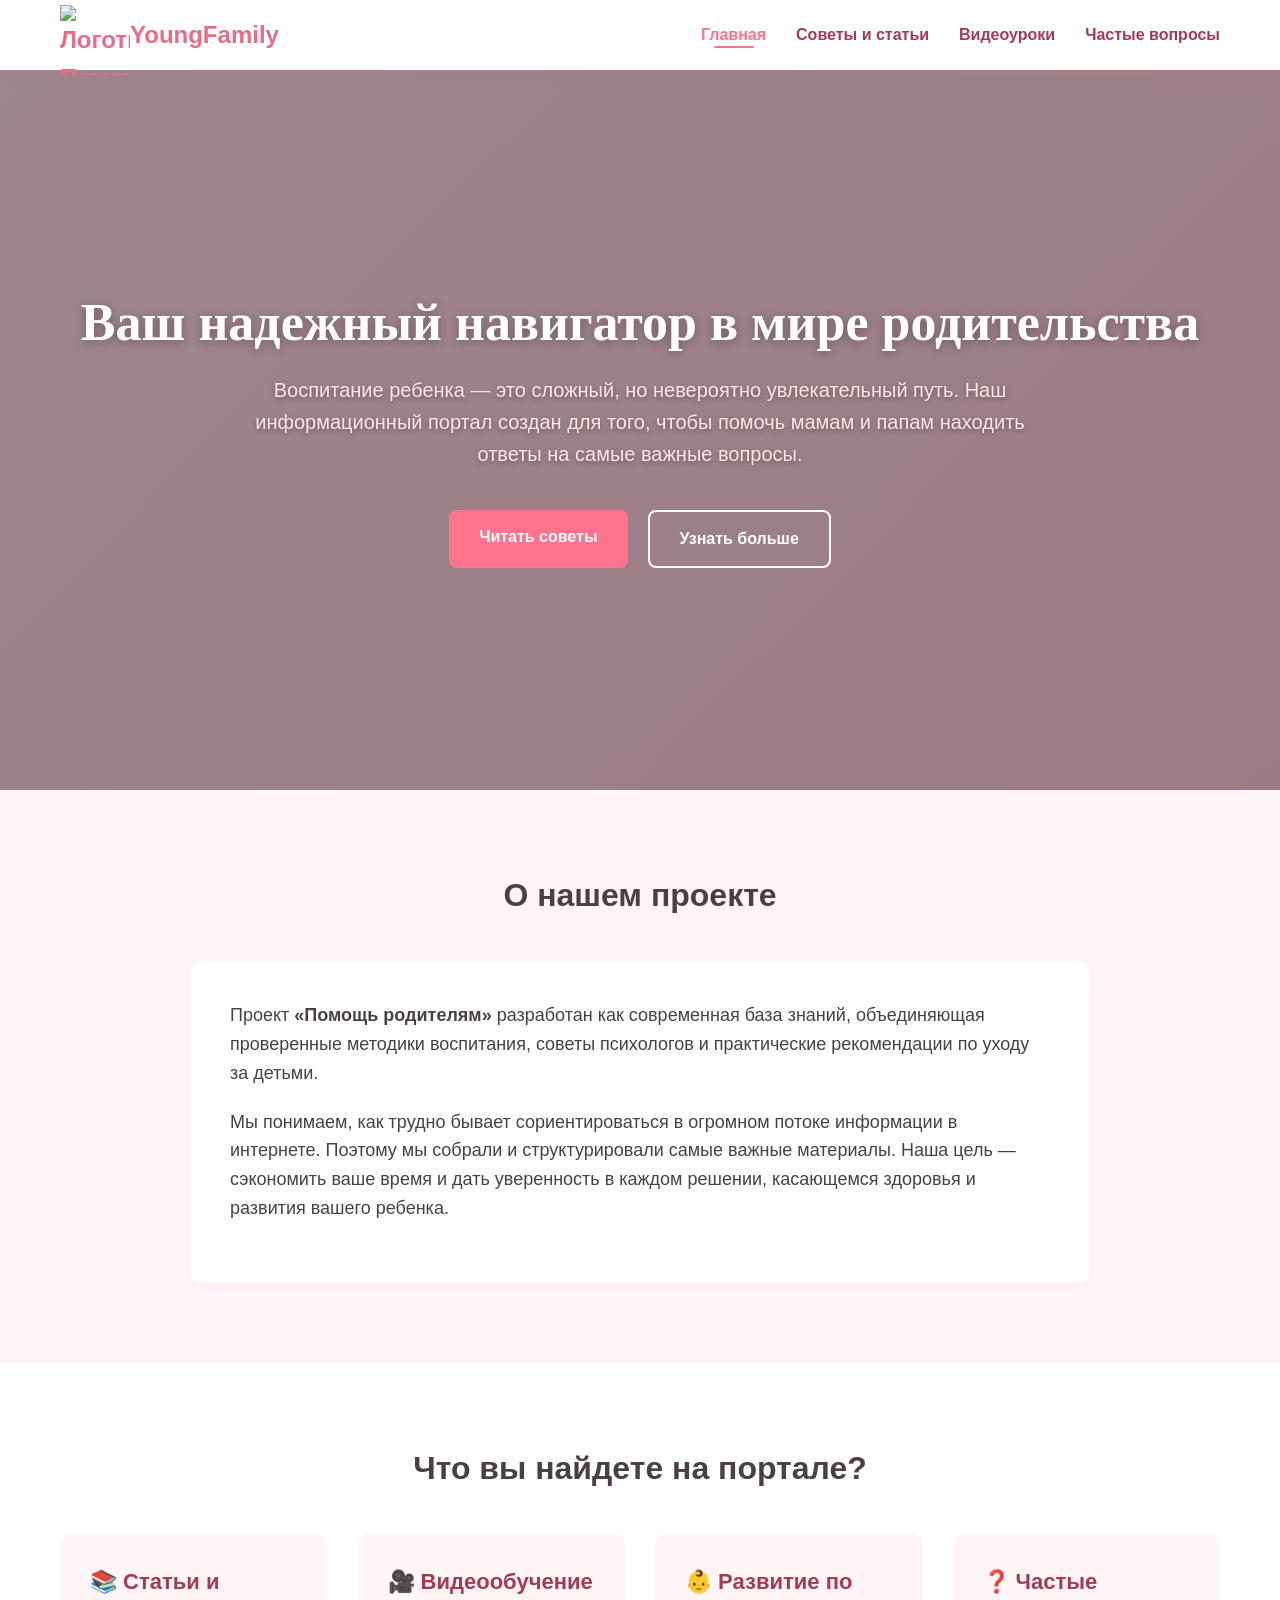
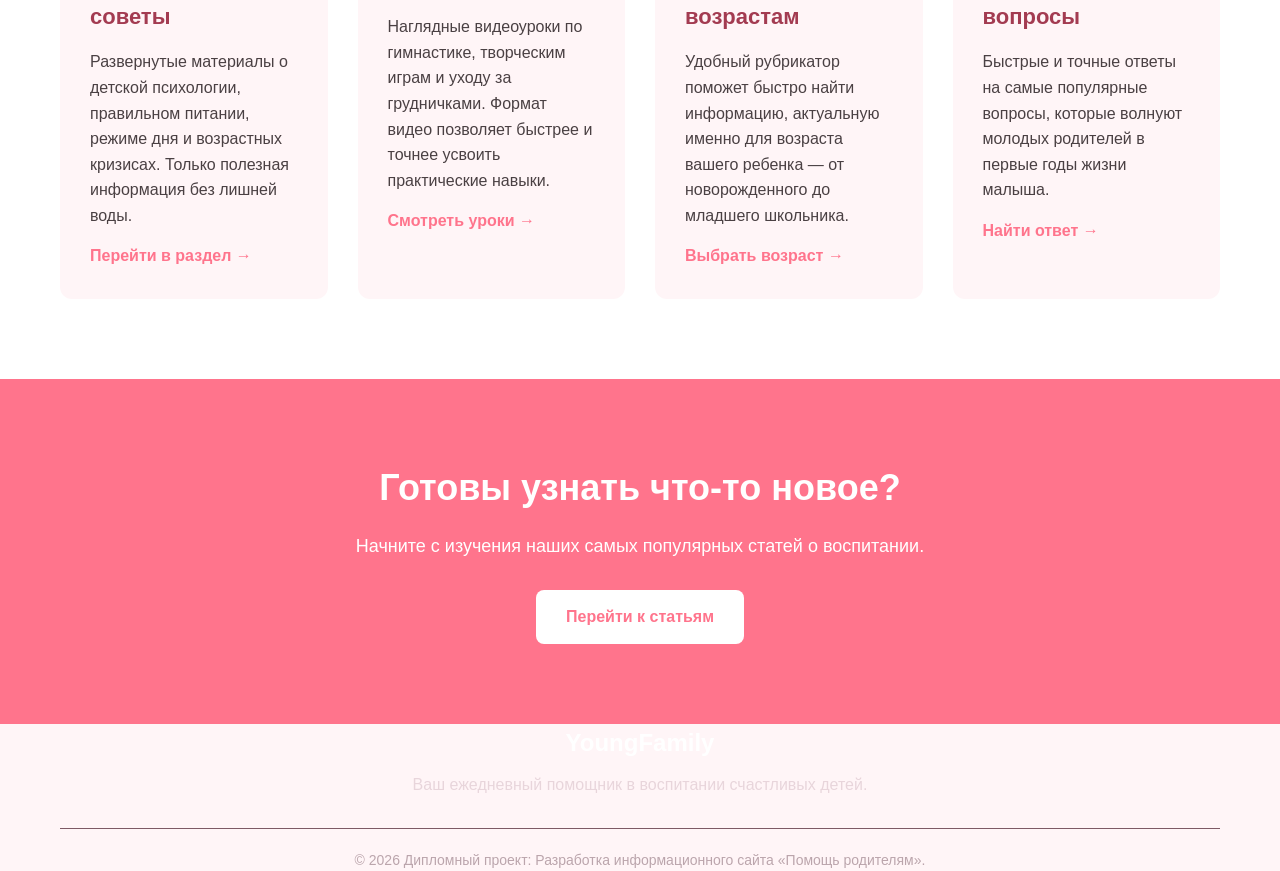
==== index.html @ 4cb086ad "Add files via upload" ====
<!DOCTYPE html>
<html lang="ru">

<head>
    <meta charset="UTF-8">
    <meta name="viewport" content="width=device-width, initial-scale=1.0">
    <title>Главная — Помощь родителям</title>
    <link rel="shortcut icon" href="images/logo.png" type="image/x-icon">
    <link rel="stylesheet" href="style.css">
</head>

<body>
    <header class="header">
        <div class="container header__container">
            <a href="index.html" class="logo">
                <img src="images/logo.png" alt="Логотип Помощь Родителям" class="logo__img">
                YoungFamily
            </a>
            <nav class="nav">
                <ul class="nav__list">
                    <li class="nav__item"><a href="index.html" class="nav__link nav__link--active">Главная</a></li>
                    <li class="nav__item"><a href="tips.html" class="nav__link">Советы и статьи</a></li>
                    <li class="nav__item"><a href="video.html" class="nav__link">Видеоуроки</a></li>
                    <li class="nav__item"><a href="faq.html" class="nav__link">Частые вопросы</a></li>
                </ul>
            </nav>
            <button class="burger" id="burger-btn">
                <span class="burger__line"></span>
                <span class="burger__line"></span>
                <span class="burger__line"></span>
            </button>
        </div>
    </header>

    <main>

        <!-- 1. Главный экран (Hero Section) с Видеофоном -->
        <section class="hero">

            <!-- Само видео -->
            <video class="hero__video" autoplay loop muted playsinline>
                <source src="images/glav.mp4" type="video/mp4">
            </video>

            <!-- Темная прозрачная пленка поверх видео для читаемости текста -->
            <div class="hero__overlay"></div>

            <!-- Контент поверх видео -->
            <div class="container hero__container">
                <h1 class="hero__title hero__title--video">Ваш надежный навигатор в мире родительства</h1>
                <p class="hero__text hero__text--video">
                    Воспитание ребенка — это сложный, но невероятно увлекательный путь.
                    Наш информационный портал создан для того, чтобы помочь мамам и папам находить ответы на самые
                    важные вопросы.
                </p>
                <div class="hero__buttons">
                    <a href="tips.html" target="_blank" class="btn btn--primary">Читать советы</a>
                    <a href="#about" class="btn btn--outline btn--outline-video">Узнать больше</a>
                </div>
            </div>
        </section>

        <!-- 2. Секция "О проекте" (Текстовый блок для солидности) -->
        <section id="about" class="section about">
            <div class="container">
                <h2 class="section__title">О нашем проекте</h2>
                <div class="about__content">
                    <p class="about__text">
                        Проект <strong>«Помощь родителям»</strong> разработан как современная база знаний, объединяющая
                        проверенные методики воспитания, советы психологов и практические рекомендации по уходу за
                        детьми.
                    </p>
                    <p class="about__text">
                        Мы понимаем, как трудно бывает сориентироваться в огромном потоке информации в интернете.
                        Поэтому мы собрали и структурировали самые важные материалы. Наша цель — сэкономить ваше время и
                        дать уверенность в каждом решении, касающемся здоровья и развития вашего ребенка.
                    </p>
                </div>
            </div>
        </section>

        <!-- 3. Навигация по основным направлениям (Что есть на сайте) -->
        <section class="section features section--light">
            <div class="container">
                <h2 class="section__title">Что вы найдете на портале?</h2>
                <div class="features__grid">

                    <!-- Блок 1 -->
                    <div class="feature-card">
                        <h3 class="feature-card__title">📚 Статьи и советы</h3>
                        <p class="feature-card__text">
                            Развернутые материалы о детской психологии, правильном питании, режиме дня и возрастных
                            кризисах. Только полезная информация без лишней воды.
                        </p>
                        <a href="tips.html" target="_blank" class="feature-card__link">Перейти в раздел &rarr;</a>
                    </div>

                    <!-- Блок 2 -->
                    <div class="feature-card">
                        <h3 class="feature-card__title">🎥 Видеообучение</h3>
                        <p class="feature-card__text">
                            Наглядные видеоуроки по гимнастике, творческим играм и уходу за грудничками. Формат видео
                            позволяет быстрее и точнее усвоить практические навыки.
                        </p>
                        <a href="videos.html" target="_blank" class="feature-card__link">Смотреть уроки &rarr;</a>
                    </div>

                    <!-- Блок 3 -->
                    <div class="feature-card">
                        <h3 class="feature-card__title">👶 Развитие по возрастам</h3>
                        <p class="feature-card__text">
                            Удобный рубрикатор поможет быстро найти информацию, актуальную именно для возраста вашего
                            ребенка — от новорожденного до младшего школьника.
                        </p>
                        <a href="tips.html" target="_blank" class="feature-card__link">Выбрать возраст &rarr;</a>
                    </div>
                    <!-- Блок 4: Частые вопросы -->
                    <div class="feature-card">
                        <h3 class="feature-card__title">❓ Частые вопросы</h3>
                        <p class="feature-card__text">
                            Быстрые и точные ответы на самые популярные вопросы, которые волнуют молодых родителей в
                            первые годы жизни малыша.
                        </p>
                        <a href="faq.html" target="_blank" class="feature-card__link">Найти ответ &rarr;</a>
                    </div>
                </div>
            </div>
        </section>

        
        <section class="section cta">
            <div class="container cta__container">
                <h2 class="cta__title">Готовы узнать что-то новое?</h2>
                <p class="cta__text">Начните с изучения наших самых популярных статей о воспитании.</p>
                <a href="tips.html" target="_blank" class="btn btn--primary">Перейти к статьям</a>
            </div>
        </section>

    </ma
    <footer class="footer">
        <div class="container footer__container">
            <div class="footer__info">
                <p class="logo logo--footer">YoungFamily</p>
                <p class="footer__desc">Ваш ежедневный помощник в воспитании счастливых детей.</p>
            </div>
            <div class="footer__copyright">
                <p>&copy; 2026 Дипломный проект: Разработка информационного сайта «Помощь родителям».</p>
            </div>
        </div>
    </footer>

    <!-- Подключение скрипта для мобильного меню -->
    <script src="script.js"></script>
</body>

</html>
---- style.css ----
:root {
  /* Основная цветовая палитра: Нежный розовый и белый */
  --color-primary: #ff748c; /* Главный розовый цвет (кнопки, ссылки) */
  --color-primary-dark: #e65a72; /* Более темный розовый для наведения */
  --color-bg: #fff5f7; /* Розовато-белый фон всего сайта */
  --color-white: #ffffff; /* Чистый белый для карточек */

  /* Цвета текста (теплые темно-коричневые/серые оттенки) */
  --color-text: #4a4043; /* Основной текст (мягче черного) */
  --color-text-light: #8a7c80; /* Второстепенный текст */

  /* Цвета для тегов (рубрик) - сделаны чуть более пастельными */
  --color-tag-psy: #b57bce; /* Психология - лиловый */
  --color-tag-health: #60c689; /* Здоровье - мятный */
  --color-tag-dev: #f39c12; /* Развитие - теплый оранжевый */
  --color-tag-sleep: #5dade2; /* Сон - небесный */
  --color-tag-food: #e74c3c; /* Питание - коралловый */

  --border-radius: 12px;
  --transition: all 0.3s ease;
}

* {
  box-sizing: border-box;
  margin: 0;
  padding: 0;
}

body {
  font-family: nunito, sans-serif;
  color: var(--color-text);
  background-color: var(--color-bg);
  line-height: 1.6;
}

a {
  text-decoration: none;
  color: inherit;
}

.container {
  max-width: 1200px;
  margin: 0 auto;
  padding: 0 20px;
}

.section {
  padding: 80px 0;
}

.section--light {
  background-color: var(--color-white);
}

.section__title {
  font-size: 32px;
  margin-bottom: 40px;
  text-align: center;
  color: var(--color-text);
}

.btn {
  display: inline-block;
  padding: 14px 30px;
  border-radius: 8px;
  font-weight: 600;
  cursor: pointer;
  transition: var(--transition);
  text-align: center;
}

.btn--primary {
  background-color: var(--color-primary);
  color: var(--color-white);
}

.btn--primary:hover {
  background-color: var(--color-primary-dark);
}

.btn--outline {
  background-color: transparent;
  border: 2px solid var(--color-primary);
  color: var(--color-primary);
}

.btn--outline:hover {
  background-color: var(--color-primary);
  color: var(--color-white);
}

.tag {
  display: inline-block;
  padding: 4px 12px;
  border-radius: 20px;
  font-size: 14px;
  font-weight: 600;
  margin-bottom: 15px;
  color: var(--color-white);
}
.tag--psy {
  background-color: var(--color-tag-psy);
}
.tag--health {
  background-color: var(--color-tag-health);
}
.tag--dev {
  background-color: var(--color-tag-dev);
}
.tag--sleep {
  background-color: var(--color-tag-sleep);
}
.tag--food {
  background-color: var(--color-tag-food);
}

.header {
  background-color: var(--color-white);
  box-shadow: 0 2px 10px rgba(255, 116, 140, 0.1); /* Розоватая тень */
  position: sticky;
  top: 0;
  z-index: 100;
}

.header__container {
  display: flex;
  justify-content: space-between;
  align-items: center;
  height: 70px;
}

/* Настройки для логотипа с картинкой */
.logo {
  display: flex;
  align-items: center;
  font-size: 24px;
  font-weight: 700;
  color: #e96b86;
  transition: var(--transition);
  font-family: nunito, sans-serif;
}

.logo__img {
  width: 70px;
  height: 70px;
  object-fit: contain;
  margin-top: 10px; /* Немного поднимаем картинку, чтобы она была на одном уровне с текстом */
}
.logo:hover {
  opacity: 0.8;
}

.nav__list {
  display: flex;
  list-style: none;
  gap: 30px;
}

.nav__link {
  font-weight: 700;
  color: #a33b51;
  font-size: 16px;
  transition: var(--transition);
  position: relative; /* Важно: позиционируем черточку относительно ссылки */
  padding-bottom: 5px; /* Немного отodvигаем черточку от самого текста вниз */
}

/* Изменяем цвет текста при наведении и на активной вкладке */
.nav__link:hover,
.nav__link--active {
  color: var(--color-primary);
}

/* Создаем саму черточку (изначально ее ширина 0) */
/* Создаем саму черточку */
.nav__link::after {
  content: "";
  position: absolute;
  bottom: 0;
  left: 50%; /* Сдвигаем начало черточки ровно в центр слова */
  transform: translateX(-50%); /* Центрируем ее по оси */
  width: 0;
  height: 2px; /* Сделали тоньше (было 3px) */
  background-color: var(--color-primary);
  border-radius: 2px;
  transition: width 0.3s ease;
}

/* Показываем черточку при наведении и на активной вкладке */
.nav__link:hover::after,
.nav__link--active::after {
  width: 40px; /* Фиксированная короткая длина. Можно поменять на 30px или 50%, если захочешь чуть длиннее */
}
.burger {
  display: none;
  background: none;
  border: none;
  cursor: pointer;
  width: 30px;
  height: 20px;
  position: relative;
  z-index: 101;
}

.burger__line {
  display: block;
  width: 100%;
  height: 2px;
  background-color: var(--color-primary); /* Розовые полоски бургера */
  position: absolute;
  transition: var(--transition);
}
.burger__line:nth-child(1) {
  top: 0;
}
.burger__line:nth-child(2) {
  top: 9px;
}
.burger__line:nth-child(3) {
  bottom: 0;
}

.footer {
  background-color: #5c4048; /* Теплый темно-сливовый цвет */
  color: var(--color-white);
  padding: 40px 0 20px;
}

.footer__info {
  text-align: center;
  margin-bottom: 30px;
}

.logo--footer {
  color: var(--color-white);
  margin-bottom: 10px;
  justify-content: center;
}

.footer__desc {
  color: #e8d5db; /* Светло-пудровый текст */
}

.footer__copyright {
  text-align: center;
  border-top: 1px solid #7d5a65;
  padding-top: 20px;
  font-size: 14px;
  color: #bba5ac;
}

.hero {
  /* Нежный градиент: от почти белого к светло-розовому */
  background: linear-gradient(135deg, #fff0f3 0%, #ffd6e0 100%);
  padding: 100px 0;
  text-align: center;
}

.hero__title {
  font-size: 48px;
  margin-bottom: 20px;
  color: #a33b51; /* Глубокий гранатовый */
  line-height: 1.2;
}

.hero__text {
  font-size: 20px;
  margin-bottom: 40px;
  color: #c05c6e;
  max-width: 800px;
  margin-left: auto;
  margin-right: auto;
}

.hero__buttons {
  display: flex;
  gap: 20px;
  justify-content: center;
}

.about__content {
  background-color: var(--color-white);
  padding: 40px;
  border-radius: var(--border-radius);
  box-shadow: 0 4px 15px rgba(255, 116, 140, 0.05);
  max-width: 900px;
  margin: 0 auto;
  font-size: 18px;
}

.hero {
  position: relative; /* Важно для позиционирования видео внутри */
  height: 80vh; /* Высота экрана. 80% от высоты окна браузера */
  min-height: 500px;
  display: flex;
  align-items: center; /* Центрируем текст по вертикали */
  text-align: center;
  overflow: hidden; /* Обрезаем всё, что вылезает за края */
}

/* Настройки самого видео */
.hero__video {
  position: absolute;
  top: 0;
  left: 0;
  width: 100%;
  height: 100%;
  object-fit: cover; /* Видео растягивается и обрезается так, чтобы закрыть весь экран без искажений */
  z-index: 1; /* Видео на самом нижнем слое */
}

/* Затемняющий слой поверх видео (чтобы текст не сливался) */
.hero__overlay {
  position: absolute;
  top: 0;
  left: 0;
  width: 100%;
  height: 100%;
  background-color: rgba(
    92,
    64,
    72,
    0.6
  ); /* Наш темный сливовый цвет с 60% прозрачностью */
  z-index: 2; /* Слой над видео */
}

/* Контейнер с текстом должен быть выше всех слоев */
.hero__container {
  position: relative;
  z-index: 3; /* Слой над видео и затемнением */
  width: 100%;
}

/* Перекрашиваем текст в белый, так как фон теперь темный */
.hero__title--video {
  font-size: 52px;
  margin-bottom: 20px;
  color: var(--color-white);
  line-height: 1.2;
  text-shadow: 0 2px 10px rgba(0, 0, 0, 0.3); /* Легкая тень для текста */
  font-family: baloo2, cursive; /* Более игривый шрифт для видео-фона */
}

.hero__text--video {
  font-size: 20px;
  margin-bottom: 40px;
  color: #ffe4e8; /* Нежно-розовый оттенок вместо белого, чтобы не било по глазам */
  max-width: 800px;
  margin-left: auto;
  margin-right: auto;
  text-shadow: 0 2px 5px rgba(0, 0, 0, 0.3);
}

.hero__buttons {
  display: flex;
  gap: 20px;
  justify-content: center;
}

/* Специальная кнопка для видео-фона (белая рамка вместо розовой) */
.btn--outline-video {
  border-color: var(--color-white);
  color: var(--color-white);
}

.btn--outline-video:hover {
  background-color: var(--color-white);
  color: var(--color-primary); /* При наведении текст станет розовым */
}
.about__text {
  margin-bottom: 20px;
}

.features__grid {
  display: grid;
  grid-template-columns: repeat(4, 1fr);
  gap: 30px;
}

.feature-card {
  background-color: var(--color-bg);
  padding: 30px;
  border-radius: var(--border-radius);
  transition: var(--transition);
}

.feature-card:hover {
  transform: translateY(-5px);
  background-color: #ffe4e8; /* Светло-розовый при наведении */
}

.feature-card__title {
  font-size: 22px;
  margin-bottom: 15px;
  color: #a33b51;
}

.feature-card__link {
  display: inline-block;
  margin-top: 15px;
  color: var(--color-primary);
  font-weight: 600;
}

.cta {
  background-color: var(--color-primary);
  color: var(--color-white);
  text-align: center;
}

.cta__title {
  font-size: 36px;
  margin-bottom: 15px;
}

.cta__text {
  font-size: 18px;
  margin-bottom: 30px;
}
.cta .btn--primary {
  background-color: var(--color-white);
  color: var(--color-primary);
}

/* Блок Отзывов */
.testimonials__grid {
  display: grid;
  grid-template-columns: repeat(3, 1fr);
  gap: 30px;
}

.testimonial-card {
  background-color: var(--color-white);
  padding: 30px;
  border-radius: var(--border-radius);
  box-shadow: 0 4px 15px rgba(255, 116, 140, 0.05);
  border-top: 4px solid var(--color-primary);
  transition: var(--transition);
}

.testimonial-card:hover {
  transform: translateY(-5px);
  box-shadow: 0 8px 25px rgba(255, 116, 140, 0.15);
}

.testimonial__header {
  display: flex;
  align-items: center;
  gap: 15px;
  margin-bottom: 20px;
}

.testimonial__avatar {
  width: 50px;
  height: 50px;
  background-color: #ffe4e8;
  color: var(--color-primary);
  border-radius: 50%;
  display: flex;
  align-items: center;
  justify-content: center;
  font-size: 20px;
  font-weight: bold;
}

.testimonial__name {
  font-size: 18px;
  color: var(--color-text);
}

.testimonial__status {
  font-size: 14px;
  color: var(--color-text-light);
}

.testimonial__text {
  font-style: italic;
  color: var(--color-text-light);
  line-height: 1.6;
}

.page-header {
  background-color: #fff5f7;
  height: 280px; /* ЖЕСТКАЯ ВЫСОТА: теперь все шапки ровно 280 пикселей */
  display: flex;
  align-items: center; /* Центрируем текст по вертикали */
  text-align: center;
  position: relative;
  overflow: hidden;
}

.page-header .container {
  position: relative;
  width: 100%;
  height: 100%; /* Контейнер растягивается на все 280px */
  display: flex;
  flex-direction: column;
  align-items: center;
  justify-content: center; /* Прижимает текст и заголовок ровно в центр шапки */
}

.page-header__title,
.page-header__text {
  position: relative;
  z-index: 2; /* Текст поверх картинок */
  max-width: 650px; /* Текст не будет шире этой цифры и не достанет до докторов */
  width: 100%;
  margin-left: auto;
  margin-right: auto;
  text-align: center;
  color: #a33b51;
}

/* Контейнер для картинок (оставляем как есть) */
.page-header__icons {
  position: absolute;
  top: 50%;
  left: 0;
  width: 100%;
  transform: translateY(-50%);
  display: flex;
  justify-content: space-between;
  pointer-events: none;
  z-index: 1;
}

/* Настраиваем обе картинки строго одинаково через их классы */
.page-header__icons-1,
.page-header__icons-2 {
  /* Мы задаем ОДИНАКОВЫЕ цифры для ширины и высоты */
  width: 250px; /* Желаемый размер */
  height: 200px; /* Такой же размер */

  /* Это магия: картинка масштабируется внутрь этого бокса 150х150,
       не растягиваясь и сохраняя свои пропорции. */
  object-fit: contain;

  opacity: 0.85; /* Как и было */
  transition: var(--transition);

  /* background-color: rgba(0,0,0,0.05); <- Совет: раскомментируй эту строчку, 
       если хочешь увидеть серые боксы, в которые вписаны доктора. Это поможет понять, 
       что боксы одинаковые. */
}

/* Не забываем обновить адаптивность */
@media (max-width: 768px) {
  .page-header__icons-1,
  .page-header__icons-2 {
    width: 80px;
    height: 80px;
    opacity: 0.2;
  }
}

/* ФИЛЬТРАЦИЯ И ПОИСК */
.filter-section {
  padding: 40px 0 0 0;
}

.filter-container {
  max-width: 800px;
  margin: 0 auto;
  display: flex;
  flex-direction: column;
  gap: 20px;
  align-items: center;
}

.search-input {
  width: 100%;
  padding: 15px 20px;
  font-size: 16px;
  border: 2px solid #e894a3;
  border-radius: var(--border-radius);
  outline: none;
  transition: var(--transition);
  font-family: inherit;
  color: var(--color-text);
}

.search-input:focus {
  border-color: var(--color-primary);
  box-shadow: 0 0 10px rgba(255, 116, 140, 0.2);
}

/* Вкладки (Статьи / Советы) */
.tabs-buttons {
  display: flex;
  gap: 15px;
  margin-bottom: 10px;
  background-color: var(--color-white);
  padding: 5px;
  border-radius: 30px;
  box-shadow: 0 2px 10px rgba(255, 116, 140, 0.05);
}

.tab-btn {
  padding: 12px 25px;
  background: transparent;
  border: none;
  border-radius: 25px;
  font-size: 16px;
  font-weight: 600;
  color: var(--color-text-light);
  cursor: pointer;
  transition: var(--transition);
}

.tab-btn.active {
  background-color: #d85a75; /* Выбранная вкладка */
  color: var(--color-white);
}
.tab-btn.active :hover {
  background-color: #ffffff; /* Сохраняем цвет при наведении на активную вкладку */
  color: var(--color-white);
}
.tab-btn:hover:not(.active) {
  background-color: #ffe4e8; /* Легкий розовый при наведении на неактивные вкладки */
  color: var(--color-primary);
}
/* Кнопки категорий */
.filter-buttons {
  display: flex;
  flex-wrap: wrap;
  gap: 10px;
  justify-content: center;
}

.filter-btn {
  padding: 8px 16px;
  background-color: transparent;
  border: 2px solid #f0d5da;
  border-radius: 20px;
  color: var(--color-text-light);
  font-size: 14px;
  font-weight: 600;
  cursor: pointer;
  transition: var(--transition);
}

.filter-btn:hover {
  border-color: var(--color-primary);
  color: var(--color-primary);
}

.filter-btn.active {
  background-color: var(--color-primary);
  border-color: var(--color-primary);
  color: var(--color-white);
}

/* СЕТКА СТАТЕЙ */
.cards-grid {
  display: grid;
  grid-template-columns: repeat(auto-fill, minmax(320px, 1fr));
  gap: 30px;
}

.card {
  background-color: var(--color-white);
  border-radius: var(--border-radius);
  box-shadow: 0 4px 15px rgba(255, 116, 140, 0.05);
  overflow: hidden;
  transition: var(--transition);
  display: flex;
  flex-direction: column;
}

.card:hover {
  box-shadow: 0 8px 25px rgba(255, 116, 140, 0.15);
}

.card__content {
  padding: 30px;
  flex-grow: 1;
}

.card__title {
  font-size: 22px;
  margin-bottom: 15px;
  line-height: 1.3;
  color: #4a4043;
}

.card__text p,
.card__text ul {
  margin-bottom: 10px;
  color: var(--color-text-light);
}

.card__text ul {
  margin-left: 20px;
  margin-bottom: 15px;
}

/* Специфичный стиль для Коротких советов */
.card--tip {
  background-color: rgb(231, 231, 110); /* Еле заметный теплый фон */
  border-left: 4px solid var(--color-primary); /* Розовая полоска слева */
}

.video-card__player {
  width: 100%;
  height: 220px;
  background-color: #dc7a96; /* Теплый темный фон для плеера */
  position: relative;
  display: flex;
  align-items: center;
  justify-content: center;
  cursor: pointer;
  transition: var(--transition);
  color: #a33b51;
}

.video-card__player:hover {
  background-color: #4a323a;
}
/* Стили для подсвеченного текста в поиске */
.txt-highlight {
  background-color: rgba(
    255,
    193,
    7,
    0.3
  ); /* Мягкий полупрозрачный желтый цвет */
  color: inherit; /* Цвет текста остается как у родителя */
  border-radius: 4px; /* Легкое округление краев подсветки */
  padding: 0 2px; /* Небольшие отступы по бокам слова */
}
.play-btn {
  width: 60px;
  height: 60px;
  background-color: rgba(255, 255, 255, 0.9);
  border-radius: 50%;
  display: flex;
  align-items: center;
  justify-content: center;
  position: relative;
}

.play-btn::after {
  content: "";
  display: block;
  width: 0;
  height: 0;
  border-style: solid;
  border-width: 10px 0 10px 16px;
  border-color: transparent transparent transparent var(--color-primary);
  margin-left: 4px;
}

.video-card__player:hover .play-btn {
  background-color: var(--color-white);
  transform: scale(1.1);
  transition: transform 0.3s ease;
}

.video-duration {
  position: absolute;
  bottom: 15px;
  right: 15px;
  background-color: rgba(0, 0, 0, 0.6);
  color: var(--color-white);
  padding: 4px 8px;
  border-radius: 4px;
  font-size: 12px;
  font-weight: bold;
}

.video-card__info {
  padding: 25px;
}

/* Сетка для FAQ (2 колонки) */
.faq-layout {
  display: grid;
  grid-template-columns: 1fr 2fr; /* Левая колонка занимает 1 часть, правая - 2 части */
  gap: 40px;
  align-items: start; /* Чтобы колонки не растягивались по высоте друг друга */
}

/* --- Левая колонка (Сайдбар) --- */
.faq-sidebar {
  display: flex;
  flex-direction: column;
  gap: 30px;
}

/* Настройка твоей картинки */
.faq-sidebar__img {
  width: 60%;

  border-radius: var(--border-radius);
  object-fit: cover;
  box-shadow: 0 4px 15px rgba(255, 116, 140, 0.1);
}

/* Карточка с формой "Задать вопрос" */
.faq-form-card {
  background-color: var(--color-bg);
  padding: 30px;
  border-radius: var(--border-radius);
  border: 2px solid #ffe4e8;
}

.faq-form__title {
  color: #a33b51;
  font-size: 22px;
  margin-bottom: 10px;
}

.faq-form__desc {
  font-size: 14px;
  color: var(--color-text-light);
  margin-bottom: 20px;
}

.faq-form {
  display: flex;
  flex-direction: column;
  gap: 15px;
}

.faq-input {
  width: 100%;
  padding: 12px 15px;
  border: 1px solid #f0d5da;
  border-radius: 8px;
  font-family: inherit;
  font-size: 15px;
  color: var(--color-text);
  outline: none;
  transition: var(--transition);
}

.faq-input:focus {
  border-color: var(--color-primary);
  box-shadow: 0 0 8px rgba(255, 116, 140, 0.2);
}

.faq-textarea {
  resize: vertical;
  min-height: 100px;
}

/* --- Правая колонка (Аккордеон) --- */
.faq-list {
  display: flex;
  flex-direction: column;
  gap: 15px;
}

.faq-item {
  background-color: var(--color-white);
  border-radius: var(--border-radius);
  box-shadow: 0 2px 10px rgba(255, 116, 140, 0.05);
  overflow: hidden;
}

.faq-question {
  padding: 20px 25px;
  font-size: 18px;
  font-weight: 600;
  cursor: pointer;
  list-style: none;
  position: relative;
  background-color: var(--color-white);
  transition: var(--transition);
}

.faq-question::-webkit-details-marker {
  display: none;
}

.faq-question::after {
  content: "+";
  position: absolute;
  right: 25px;
  top: 50%;
  transform: translateY(-50%);
  font-size: 26px;
  color: var(--color-primary);
  transition: var(--transition);
}

.faq-item[open] .faq-question::after {
  content: "−";
}

.faq-item[open] .faq-question {
  color: var(--color-primary);
  border-bottom: 1px solid #ffe4e8;
}

.faq-answer {
  padding: 25px;
  color: var(--color-text-light);
  line-height: 1.7;
  background-color: #fff9fa; /* Легкий розоватый фон для ответа */
}

/* --- Адаптивность для телефонов --- */
@media (max-width: 992px) {
  .faq-layout {
    grid-template-columns: 1fr; /* На маленьких экранах картинка и форма встанут над вопросами */
  }
}

/* 1. Настройка для шапки именно этой страницы */
.page-header--faq .container {
  position: relative; /* Чтобы доктора можно было привязать к краям контейнера */
}

/* 2. Позиционируем доктора в шапке (справа) */
.page-header__faq-doctor {
  position: absolute;
  right: -20px; /* Выносим немного за край текста вправо */
  bottom: 40px; /* Прижимаем к низу шапки */
  width: 200px; /* Увеличь размер, так как в шапке есть место */
  height: auto;
  opacity: 0.9;
  z-index: 1; /* Кладем ПОД текст заголовка */
  pointer-events: none; /* Чтобы мышка его не замечала */
}

/* Убеждаемся, что текст в шапке лежит выше доктора */
.page-header__title,
.page-header__text {
  position: relative;
  z-index: 2; /* Текст поверх доктора */
}
/* Убираем стандартные стили ссылок для видео-карточек */
.video-card__link {
  text-decoration: none; /* Убирает подчеркивание */
  color: inherit; /* Оставляет твои оригинальные цвета текста */
  display: block; /* Заставляет ссылку растянуться на всю карточку */
  width: 100%;
  height: 100%;
}
/* ==========================================================================
   ПОЛНЫЙ БЛОК АДАПТИВА (ВСТАВИТЬ В САМЫЙ КОНЕЦ STYLE.CSS)
   ========================================================================== */

/* 1. Адаптив для планшетов и экранов поменьше (до 992px) */
@media (max-width: 992px) {
  .faq-layout {
    grid-template-columns: 1fr; /* Сетка FAQ превращается в 1 колонку */
    gap: 30px; /* Отступ между формой и вопросами, чтобы они не слипались */
  }

  .faq-form-card {
    width: 100%; /* Форма растягивается на всю ширину экрана */
  }
}

/* 2. Адаптив для мобильных телефонов (до 768px) */
@media (max-width: 768px) {
  /* Скрываем обычную навигацию и превращаем её в выпадающий список */
  .nav {
    display: none; 
    position: absolute;
    top: 70px; /* Встает ровно под шапкой */
    left: 0;
    width: 100%;
    background-color: var(--color-white);
    padding: 30px 20px;
    box-shadow: 0 10px 15px rgba(255, 116, 140, 0.1);
    z-index: 99;
  }

  /* Когда бургер нажат, JS добавляет класс active к тегу <nav> — меню плавно открывается */
  .nav.active {
    display: block;
  }

  .nav__list {
    flex-direction: column; /* Ссылки встают друг под друга */
    gap: 20px;
    text-align: center;
  }

  /* Анимация полосок бургера (превращаются в крестик при клике) */
  .burger {
    display: block; /* Показываем сам бургер на мобилках */
  }
  
  .burger.active .burger__line:nth-child(1) {
    transform: rotate(45deg);
    top: 9px;
  }
  .burger.active .burger__line:nth-child(2) {
    opacity: 0; /* Прячем среднюю линию */
  }
  .burger.active .burger__line:nth-child(3) {
    transform: rotate(-45deg);
    bottom: 9px;
  }

  /* Картинки-декорации в шапках обычных страниц делаем меньше и бледнее */
  .page-header__icons-1,
  .page-header__icons-2 {
    width: 80px;
    height: 80px;
    opacity: 0.15;
  }

  /* Картинка доктора на странице FAQ на мобилках */
  .page-header__faq-doctor {
    width: 130px;
    opacity: 0.2; /* Делаем бледным фоном, чтобы не мешал тексту */
    right: 10px;
    bottom: 10px;
  }

  /* Уменьшаем размер главного заголовка страницы, чтобы он не переносился коряво */
  .page-header__title {
    font-size: 24px;
  }
}
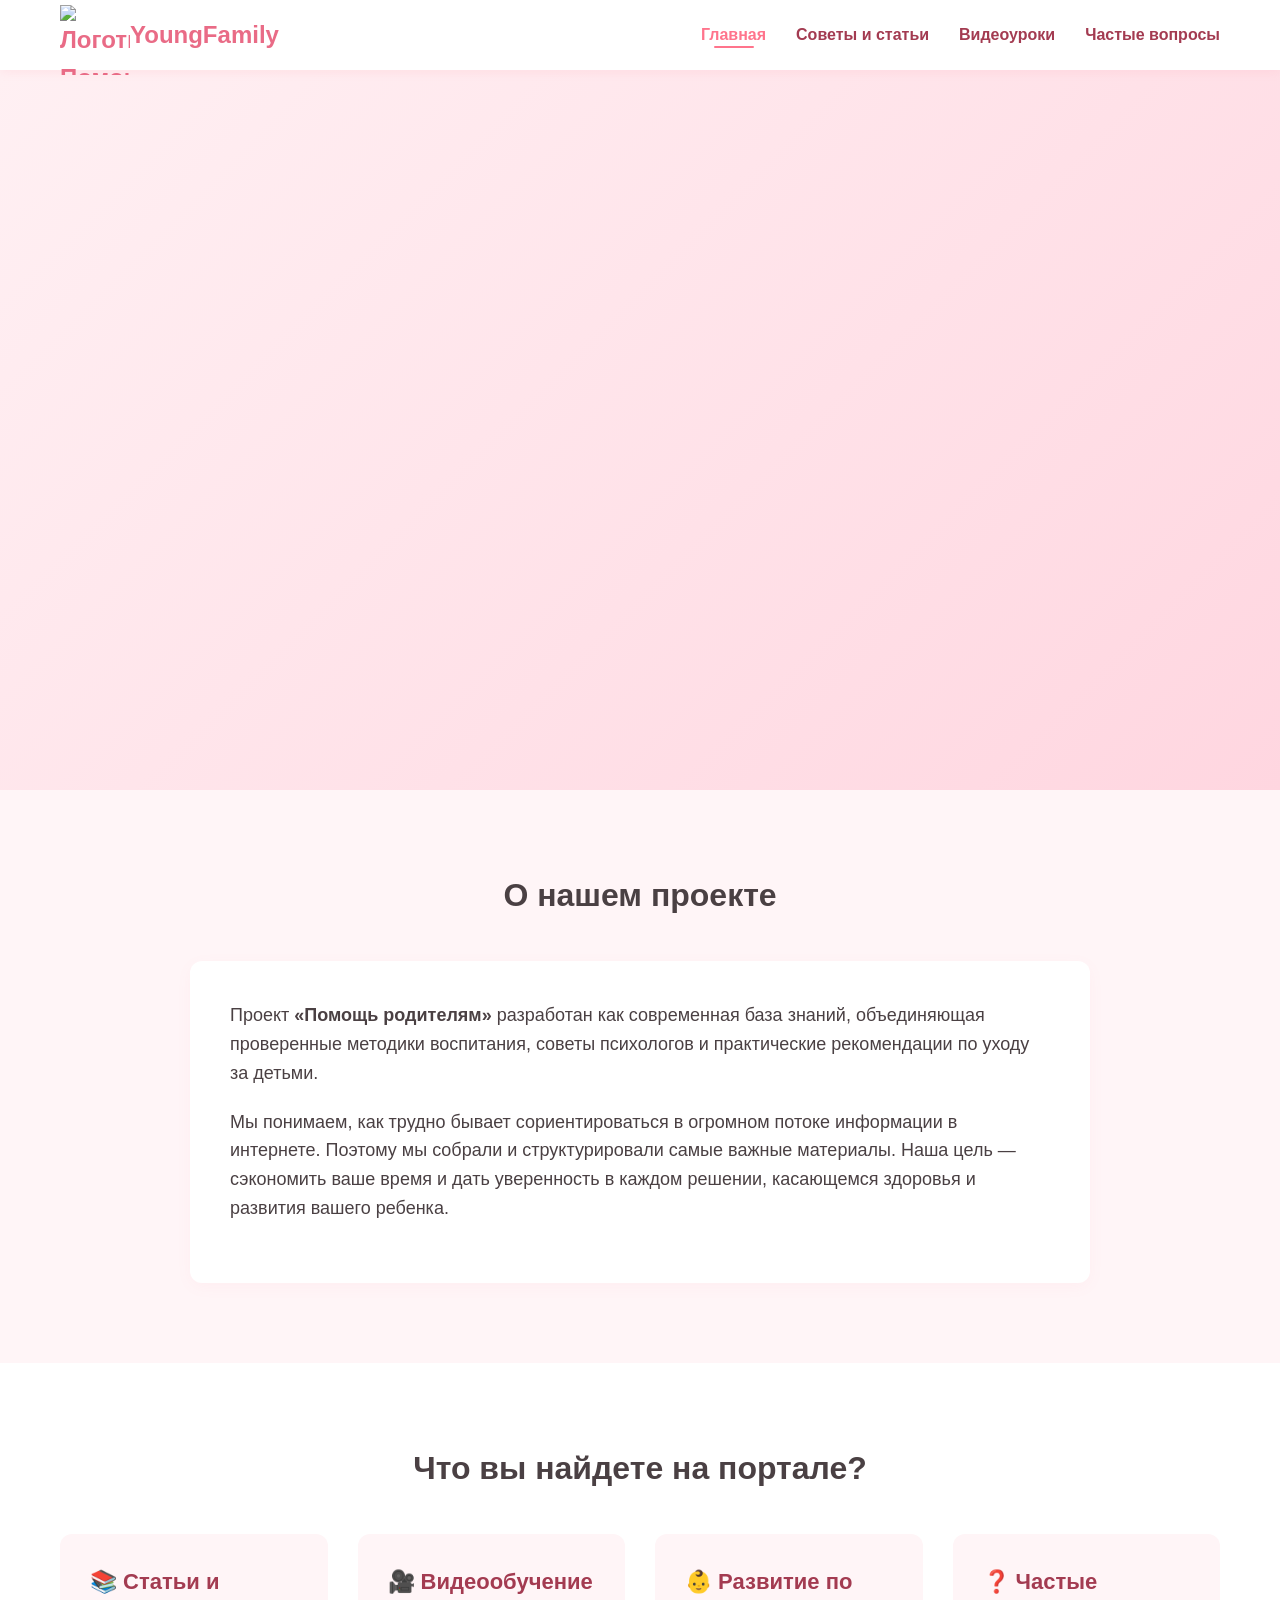
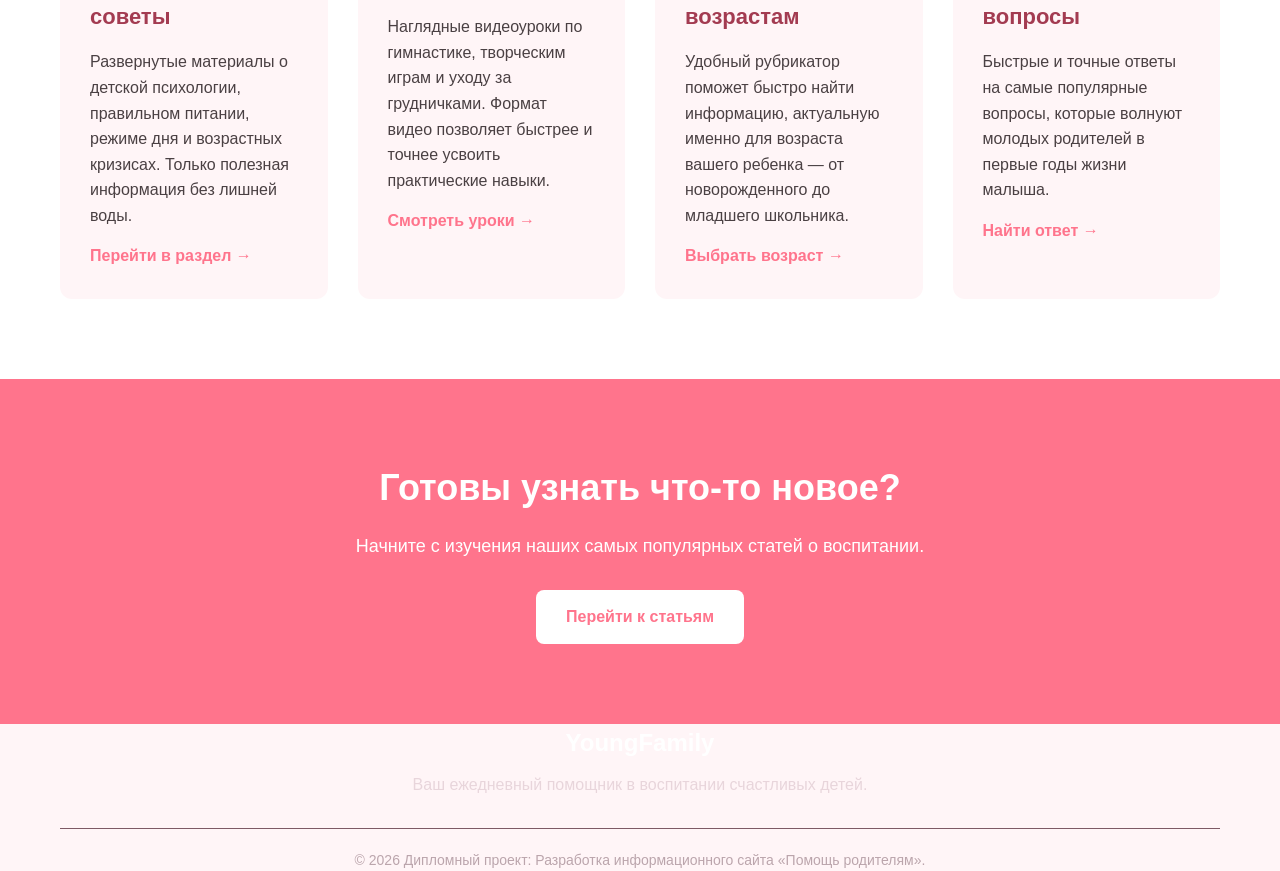
==== commit 087da726: "Add files via upload" ====
--- a/index.html
+++ b/index.html
@@ -5,7 +5,7 @@
     <meta charset="UTF-8">
     <meta name="viewport" content="width=device-width, initial-scale=1.0">
     <title>Главная — Помощь родителям</title>
-    <link rel="shortcut icon" href="images/logo.png" type="image/x-icon">
+    <link rel="shortcut icon" href="image/logo.png" type="image/x-icon">
     <link rel="stylesheet" href="style.css">
 </head>
 
@@ -40,7 +40,7 @@
             <!-- Само видео -->
             <video class="hero__video" autoplay loop muted playsinline>
                 <source src="images/glav.mp4" type="video/mp4">
-            </video>
+            <video>
 
             <!-- Темная прозрачная пленка поверх видео для читаемости текста -->
             <div class="hero__overlay"></div>
@@ -149,7 +149,7 @@
         </div>
     </footer>
 
-    <!-- Подключение скрипта для мобильного меню -->
+    
     <script src="script.js"></script>
 </body>
 
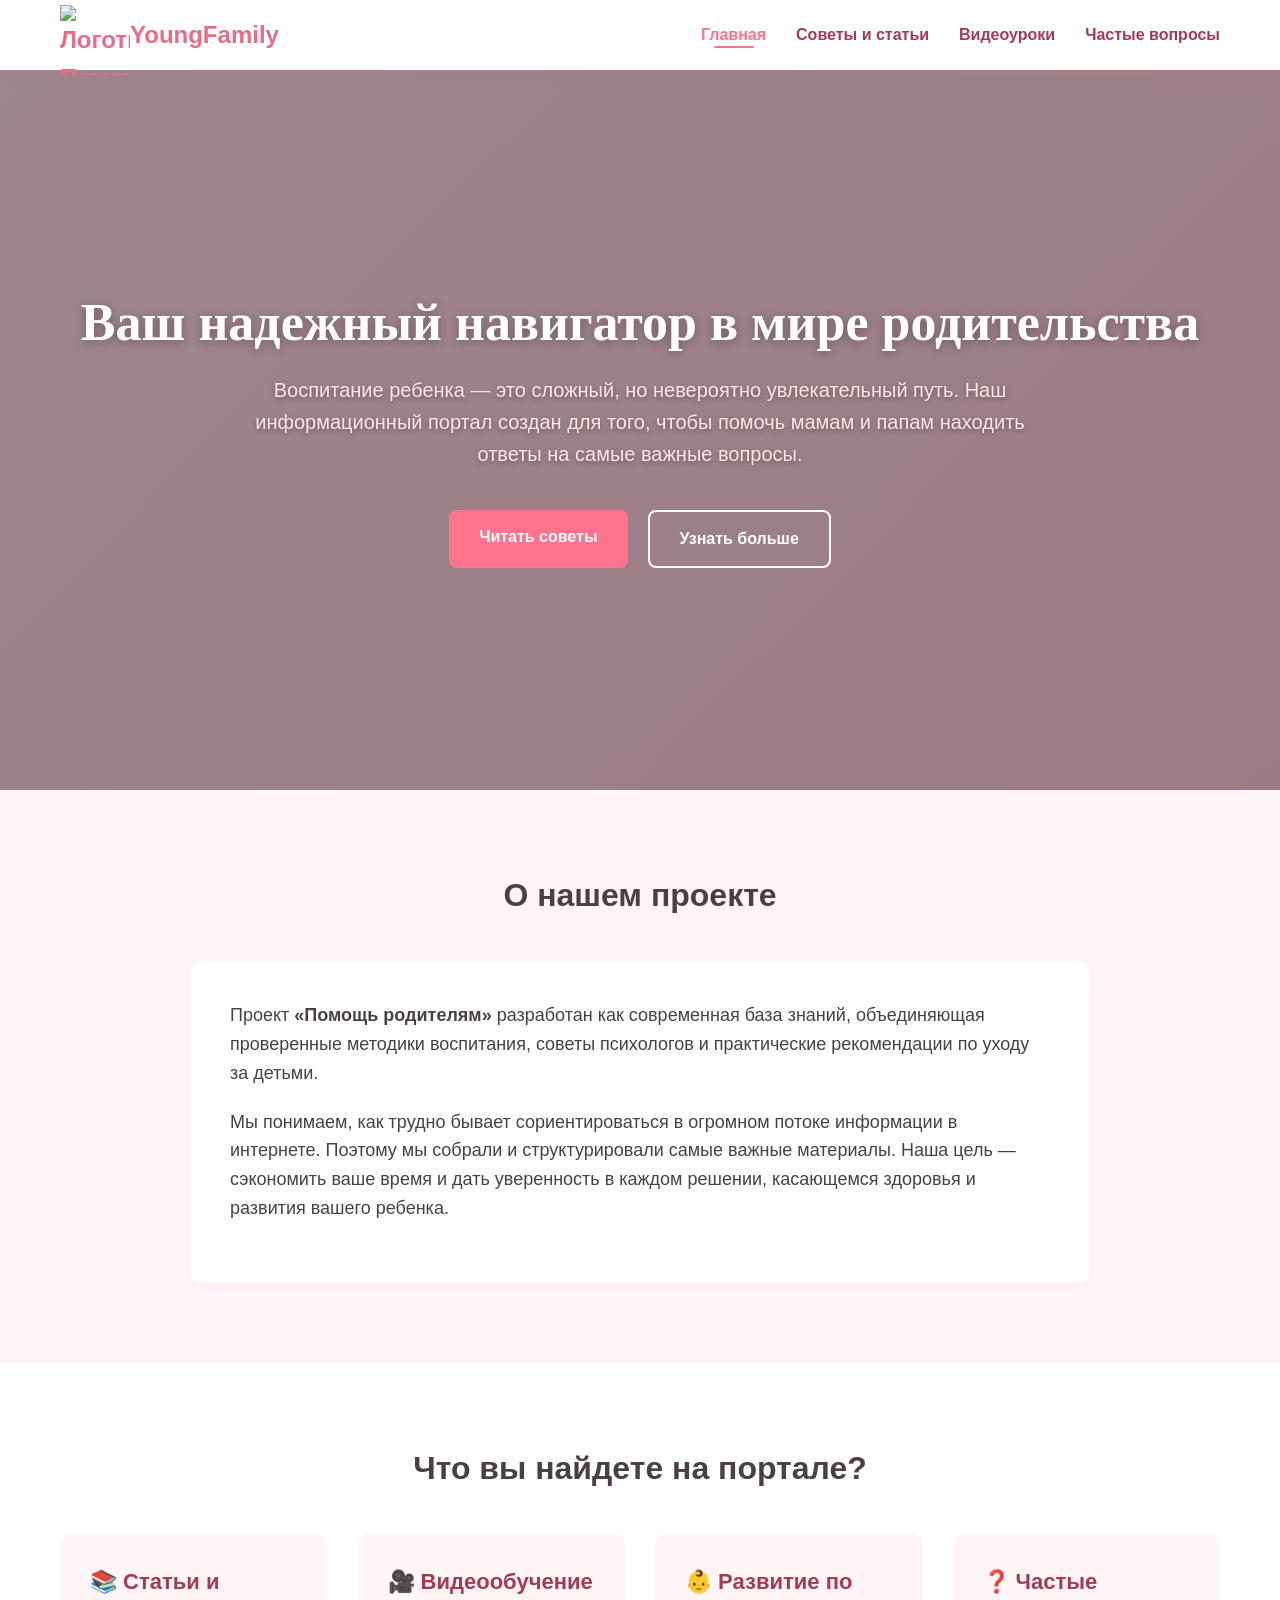
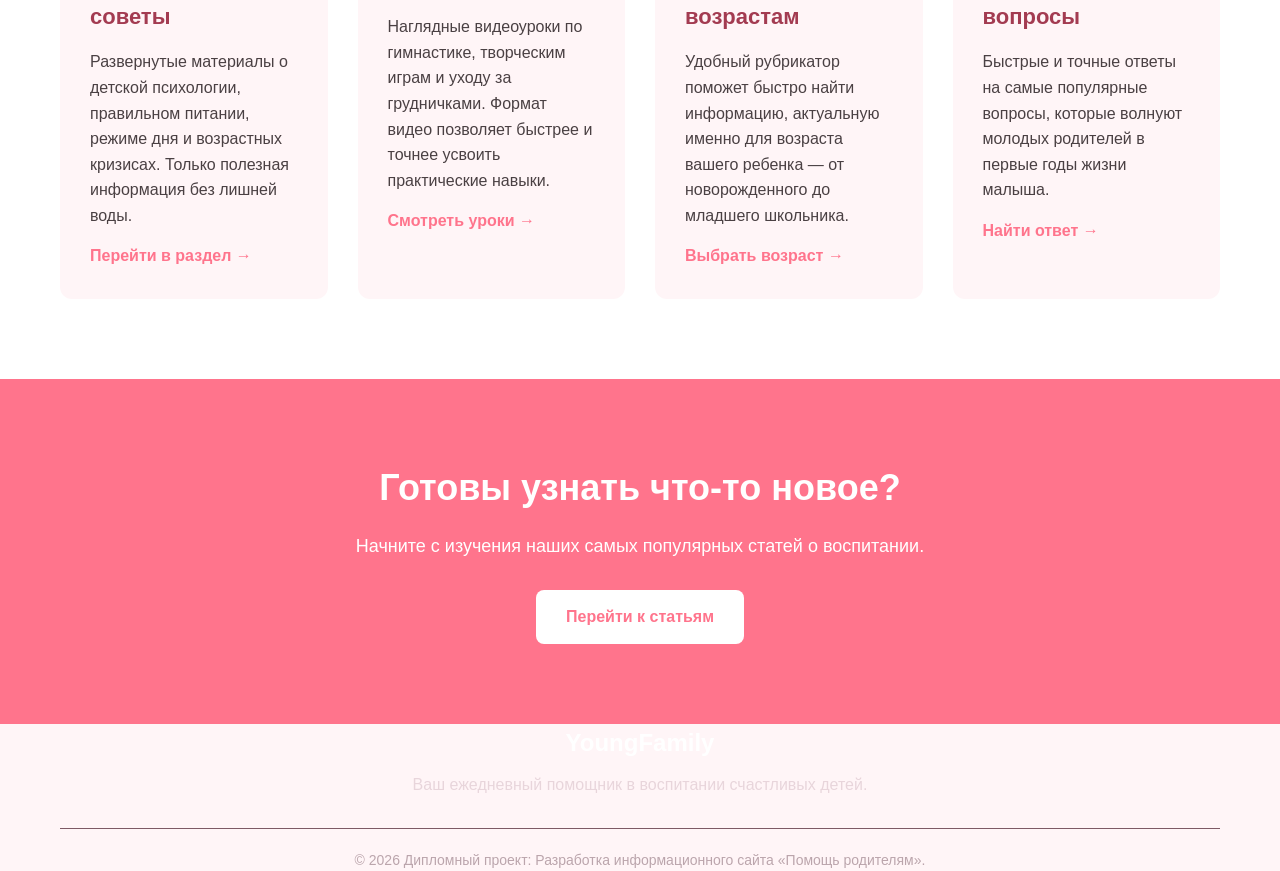
==== commit a54d1ebe: "Add files via upload" ====
--- a/index.html
+++ b/index.html
@@ -13,7 +13,7 @@
     <header class="header">
         <div class="container header__container">
             <a href="index.html" class="logo">
-                <img src="images/logo.png" alt="Логотип Помощь Родителям" class="logo__img">
+                <img src="./image/logo.png" alt="Логотип Помощь Родителям" class="logo__img">
                 YoungFamily
             </a>
             <nav class="nav">
@@ -40,7 +40,7 @@
             <!-- Само видео -->
             <video class="hero__video" autoplay loop muted playsinline>
                 <source src="images/glav.mp4" type="video/mp4">
-            <video>
+            </video>
 
             <!-- Темная прозрачная пленка поверх видео для читаемости текста -->
             <div class="hero__overlay"></div>
